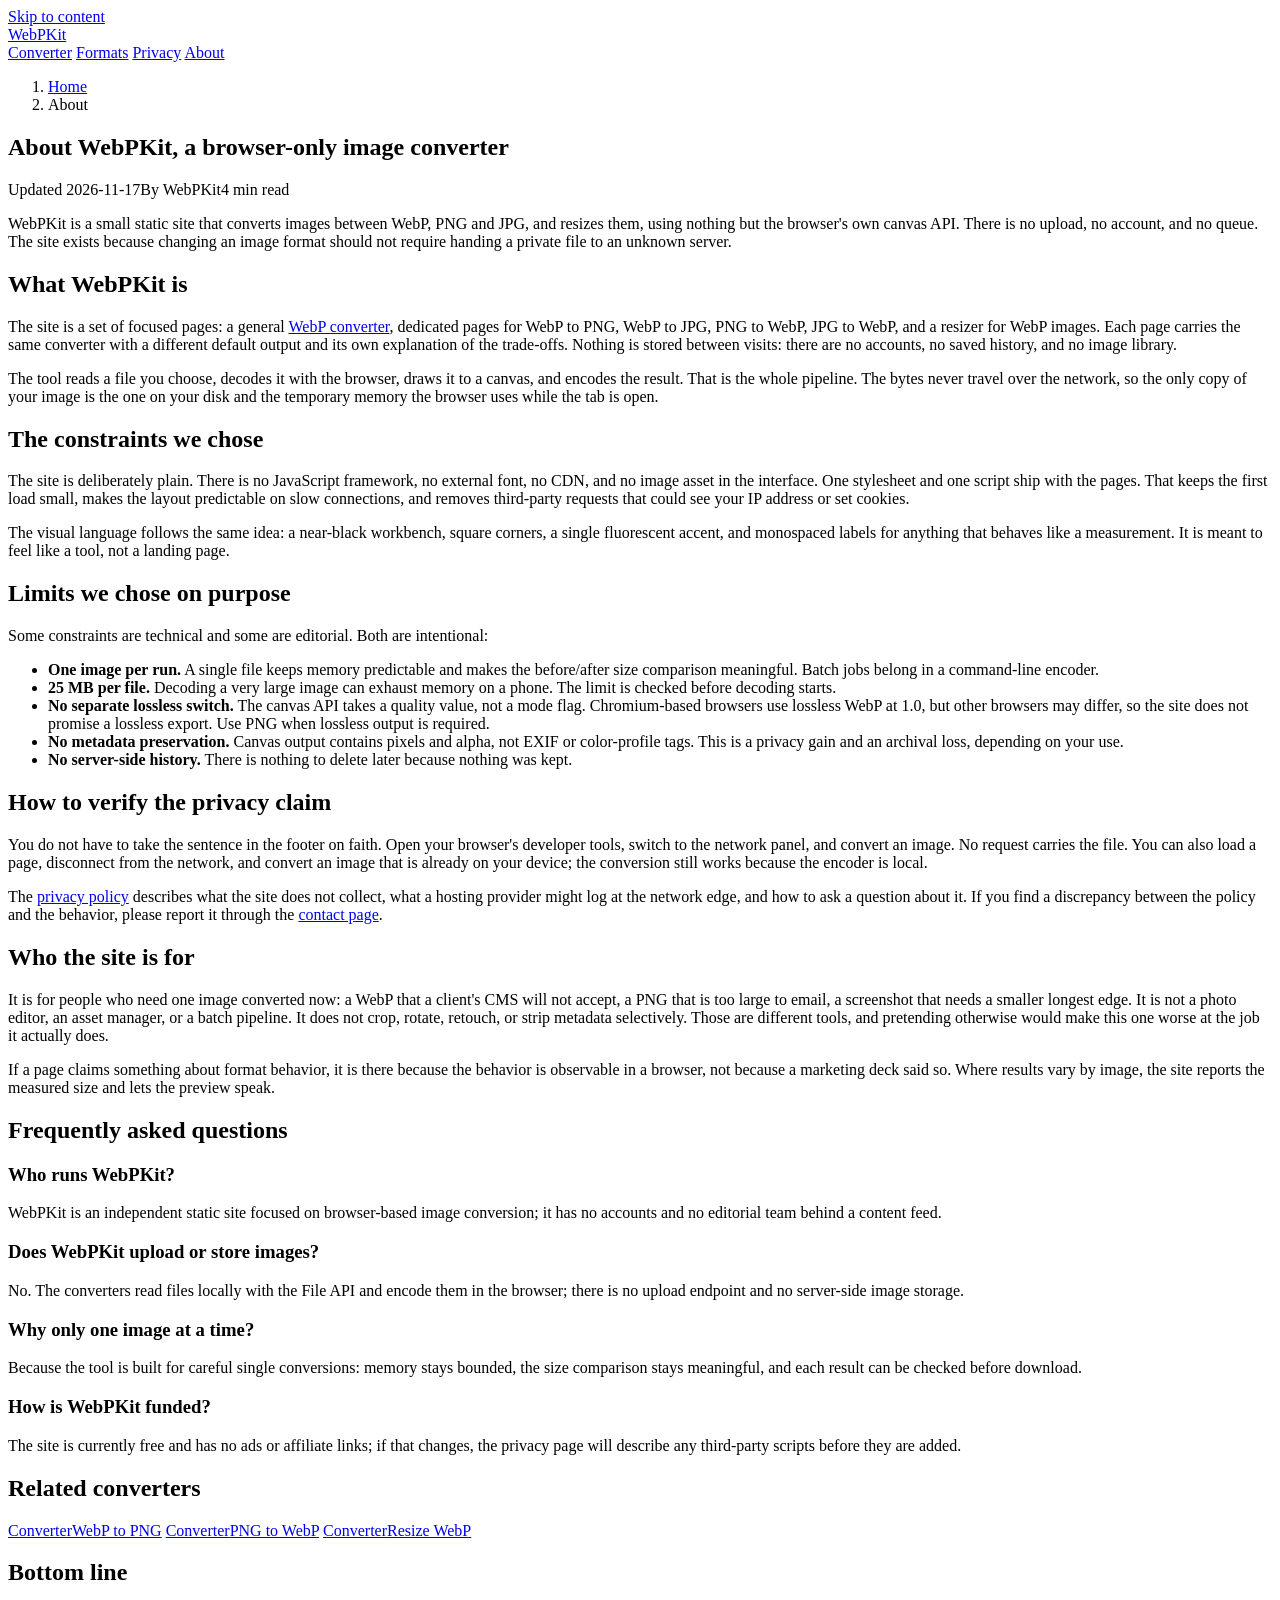
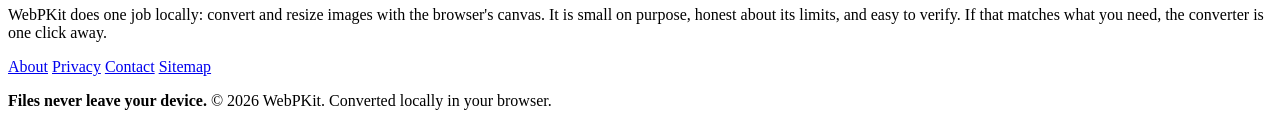
==== about.html @ 2b626a36 "add about.html" ====
<!doctype html>
<html lang="en">
<head>
<meta charset="utf-8">
<meta name="viewport" content="width=device-width, initial-scale=1">
<title>About WebPKit - A Browser-Only Image Converter</title>
<meta name="description" content="WebPKit is a static, client-side image converter. No accounts, no uploads, no tracking scripts - just canvas conversion for WebP, PNG and JPG.">
<link rel="canonical" href="https://webpkit.app/about.html">
<meta name="theme-color" content="#0b0d10">
<meta property="og:type" content="website">
<meta property="og:title" content="About WebPKit - A Browser-Only Image Converter">
<meta property="og:description" content="A static image converter that runs entirely in your browser.">
<meta property="og:url" content="https://webpkit.app/about.html">
<link rel="stylesheet" href="assets/site.css">
<script type="application/ld+json">
{"@context":"https://schema.org","@type":"FAQPage","mainEntity":[{"@type":"Question","name":"Who runs WebPKit?","acceptedAnswer":{"@type":"Answer","text":"WebPKit is an independent static site focused on browser-based image conversion; it has no accounts and no editorial team behind a content feed."}},{"@type":"Question","name":"Does WebPKit upload or store images?","acceptedAnswer":{"@type":"Answer","text":"No. The converters read files locally with the File API and encode them in the browser; there is no upload endpoint and no server-side image storage."}},{"@type":"Question","name":"Why only one image at a time?","acceptedAnswer":{"@type":"Answer","text":"Because the tool is built for careful single conversions: memory stays bounded, the size comparison stays meaningful, and each result can be checked before download."}},{"@type":"Question","name":"How is WebPKit funded?","acceptedAnswer":{"@type":"Answer","text":"The site is currently free and has no ads or affiliate links; if that changes, the privacy page will describe any third-party scripts before they are added."}}]}
</script>
</head>
<body>
<a class="skip" href="#main">Skip to content</a>
<div class="topline" aria-hidden="true"></div>
<header class="site-header">
  <div class="wrap header-inner">
    <a class="logo" href="index.html" aria-label="WebPKit home">
      <span class="logo-mark" aria-hidden="true"></span>
      <span class="logo-text">WebP<span>Kit</span></span>
    </a>
    <nav class="nav" aria-label="Primary">
      <a href="index.html">Converter</a>
      <a href="index.html#formats">Formats</a>
      <a href="privacy.html">Privacy</a>
      <a href="about.html" aria-current="page">About</a>
    </nav>
  </div>
</header>

<main id="main">
  <div class="wrap">
    <nav class="crumbs" aria-label="Breadcrumb">
      <ol>
        <li><a href="index.html">Home</a></li>
        <li aria-current="page">About</li>
      </ol>
    </nav>

    <section class="hero">
      <h1>About WebPKit, a browser-only image converter</h1>
      <p class="page-meta"><span>Updated 2026-11-17</span><span>By WebPKit</span><span>4 min read</span></p>
      <p class="lede">WebPKit is a small static site that converts images between WebP, PNG and JPG, and resizes them, using nothing but the browser's own canvas API. There is no upload, no account, and no queue. The site exists because changing an image format should not require handing a private file to an unknown server.</p>
    </section>

    <article class="article">
      <h2>What WebPKit is</h2>
      <p>The site is a set of focused pages: a general <a href="index.html">WebP converter</a>, dedicated pages for WebP to PNG, WebP to JPG, PNG to WebP, JPG to WebP, and a resizer for WebP images. Each page carries the same converter with a different default output and its own explanation of the trade-offs. Nothing is stored between visits: there are no accounts, no saved history, and no image library.</p>
      <p>The tool reads a file you choose, decodes it with the browser, draws it to a canvas, and encodes the result. That is the whole pipeline. The bytes never travel over the network, so the only copy of your image is the one on your disk and the temporary memory the browser uses while the tab is open.</p>

      <h2>The constraints we chose</h2>
      <p>The site is deliberately plain. There is no JavaScript framework, no external font, no CDN, and no image asset in the interface. One stylesheet and one script ship with the pages. That keeps the first load small, makes the layout predictable on slow connections, and removes third-party requests that could see your IP address or set cookies.</p>
      <p>The visual language follows the same idea: a near-black workbench, square corners, a single fluorescent accent, and monospaced labels for anything that behaves like a measurement. It is meant to feel like a tool, not a landing page.</p>

      <h2>Limits we chose on purpose</h2>
      <p>Some constraints are technical and some are editorial. Both are intentional:</p>
      <ul>
        <li><strong>One image per run.</strong> A single file keeps memory predictable and makes the before/after size comparison meaningful. Batch jobs belong in a command-line encoder.</li>
        <li><strong>25 MB per file.</strong> Decoding a very large image can exhaust memory on a phone. The limit is checked before decoding starts.</li>
        <li><strong>No separate lossless switch.</strong> The canvas API takes a quality value, not a mode flag. Chromium-based browsers use lossless WebP at 1.0, but other browsers may differ, so the site does not promise a lossless export. Use PNG when lossless output is required.</li>
        <li><strong>No metadata preservation.</strong> Canvas output contains pixels and alpha, not EXIF or color-profile tags. This is a privacy gain and an archival loss, depending on your use.</li>
        <li><strong>No server-side history.</strong> There is nothing to delete later because nothing was kept.</li>
      </ul>

      <h2>How to verify the privacy claim</h2>
      <p>You do not have to take the sentence in the footer on faith. Open your browser's developer tools, switch to the network panel, and convert an image. No request carries the file. You can also load a page, disconnect from the network, and convert an image that is already on your device; the conversion still works because the encoder is local.</p>
      <p>The <a href="privacy.html">privacy policy</a> describes what the site does not collect, what a hosting provider might log at the network edge, and how to ask a question about it. If you find a discrepancy between the policy and the behavior, please report it through the <a href="contact.html">contact page</a>.</p>

      <h2>Who the site is for</h2>
      <p>It is for people who need one image converted now: a WebP that a client's CMS will not accept, a PNG that is too large to email, a screenshot that needs a smaller longest edge. It is not a photo editor, an asset manager, or a batch pipeline. It does not crop, rotate, retouch, or strip metadata selectively. Those are different tools, and pretending otherwise would make this one worse at the job it actually does.</p>
      <p>If a page claims something about format behavior, it is there because the behavior is observable in a browser, not because a marketing deck said so. Where results vary by image, the site reports the measured size and lets the preview speak.</p>

      <h2>Frequently asked questions</h2>
      <h3>Who runs WebPKit?</h3>
      <p>WebPKit is an independent static site focused on browser-based image conversion; it has no accounts and no editorial team behind a content feed.</p>
      <h3>Does WebPKit upload or store images?</h3>
      <p>No. The converters read files locally with the File API and encode them in the browser; there is no upload endpoint and no server-side image storage.</p>
      <h3>Why only one image at a time?</h3>
      <p>Because the tool is built for careful single conversions: memory stays bounded, the size comparison stays meaningful, and each result can be checked before download.</p>
      <h3>How is WebPKit funded?</h3>
      <p>The site is currently free and has no ads or affiliate links; if that changes, the privacy page will describe any third-party scripts before they are added.</p>

      <section class="related" aria-labelledby="related-title">
        <h2 id="related-title">Related converters</h2>
        <div class="related-grid">
          <a href="webp-to-png.html"><span class="r-label">Converter</span><span class="r-title">WebP to PNG</span></a>
          <a href="png-to-webp.html"><span class="r-label">Converter</span><span class="r-title">PNG to WebP</span></a>
          <a href="resize-webp.html"><span class="r-label">Converter</span><span class="r-title">Resize WebP</span></a>
        </div>
      </section>

      <section class="bottom" aria-labelledby="bottom-title">
        <h2 id="bottom-title">Bottom line</h2>
        <p>WebPKit does one job locally: convert and resize images with the browser's canvas. It is small on purpose, honest about its limits, and easy to verify. If that matches what you need, the converter is one click away.</p>
      </section>
    </article>
  </div>
</main>

<footer class="site-footer">
  <div class="wrap footer-inner">
    <nav class="footer-nav" aria-label="Footer">
      <a href="about.html">About</a>
      <a href="privacy.html">Privacy</a>
      <a href="contact.html">Contact</a>
      <a href="sitemap.xml">Sitemap</a>
    </nav>
    <p class="footer-meta">
      <strong>Files never leave your device.</strong>
      <span class="footer-line">© 2026 WebPKit. Converted locally in your browser.</span>
    </p>
  </div>
</footer>
<script src="assets/app.js" defer></script>
</body>
</html>
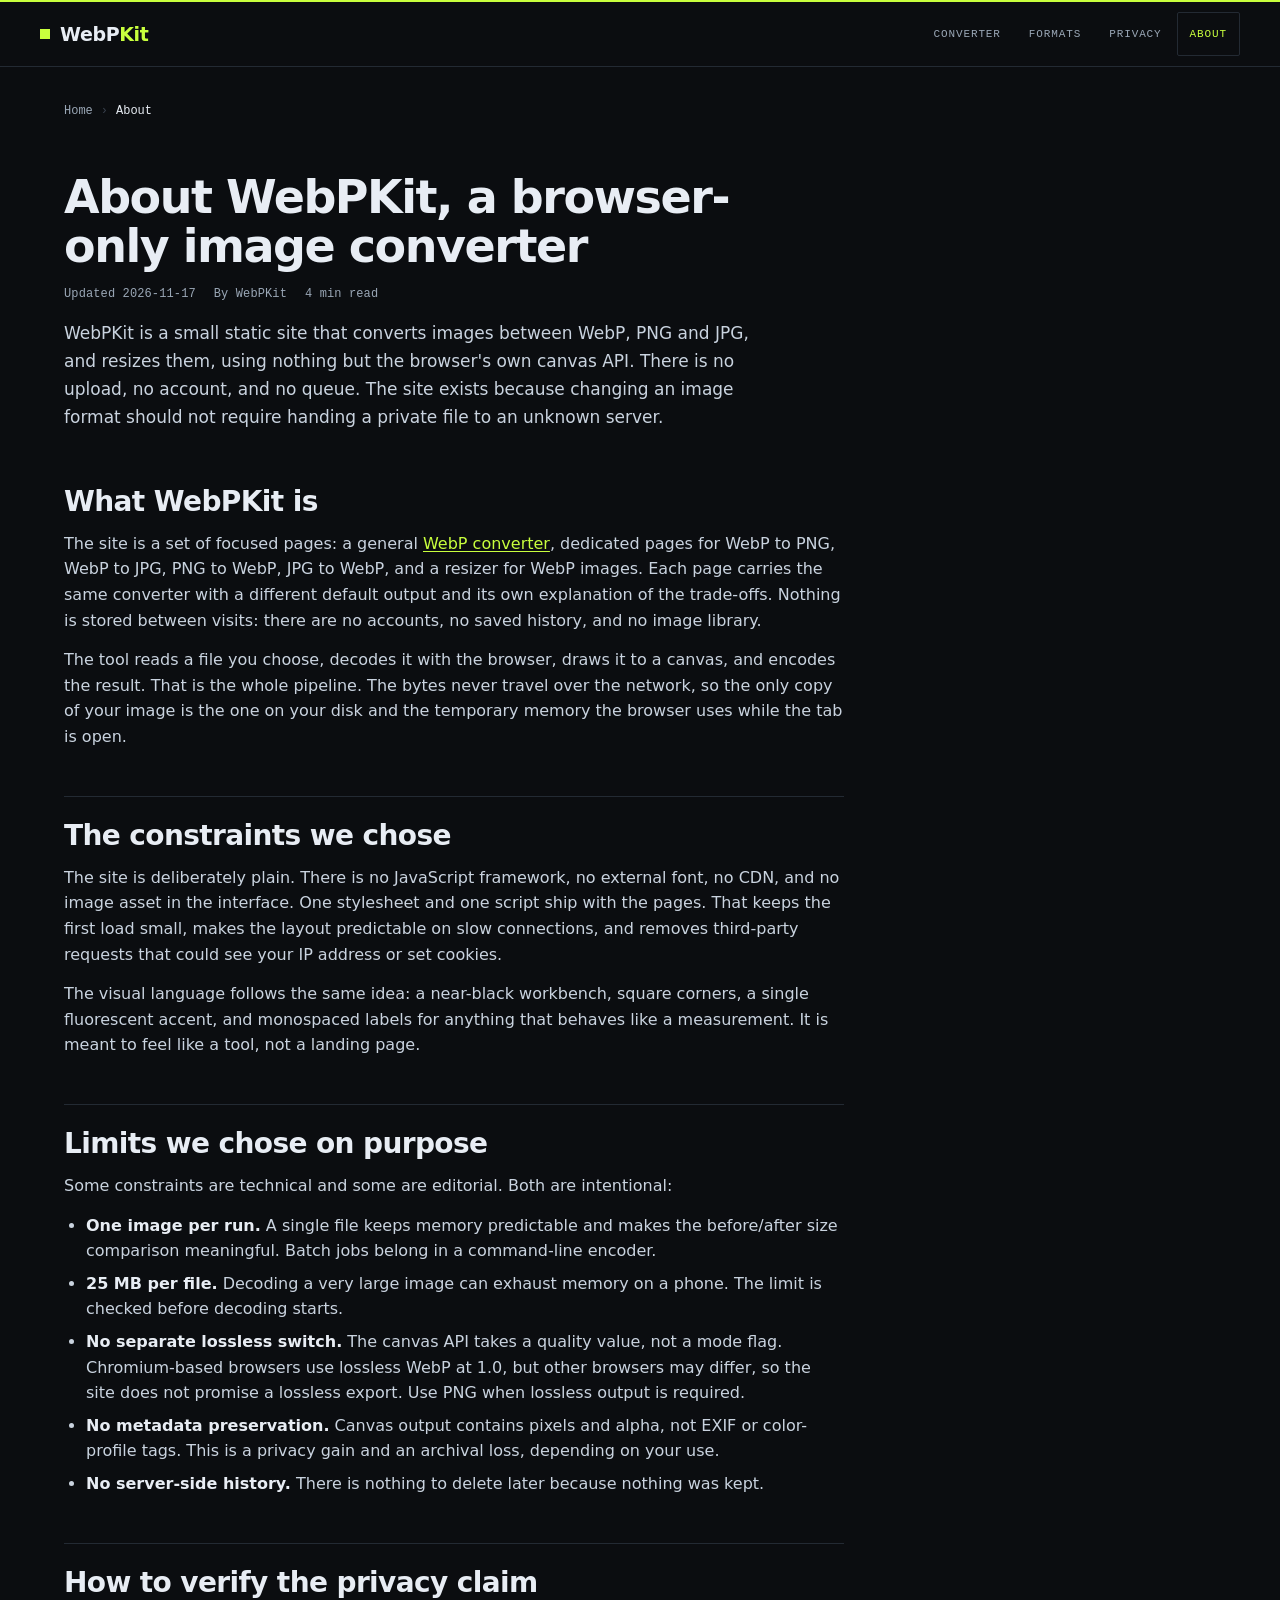
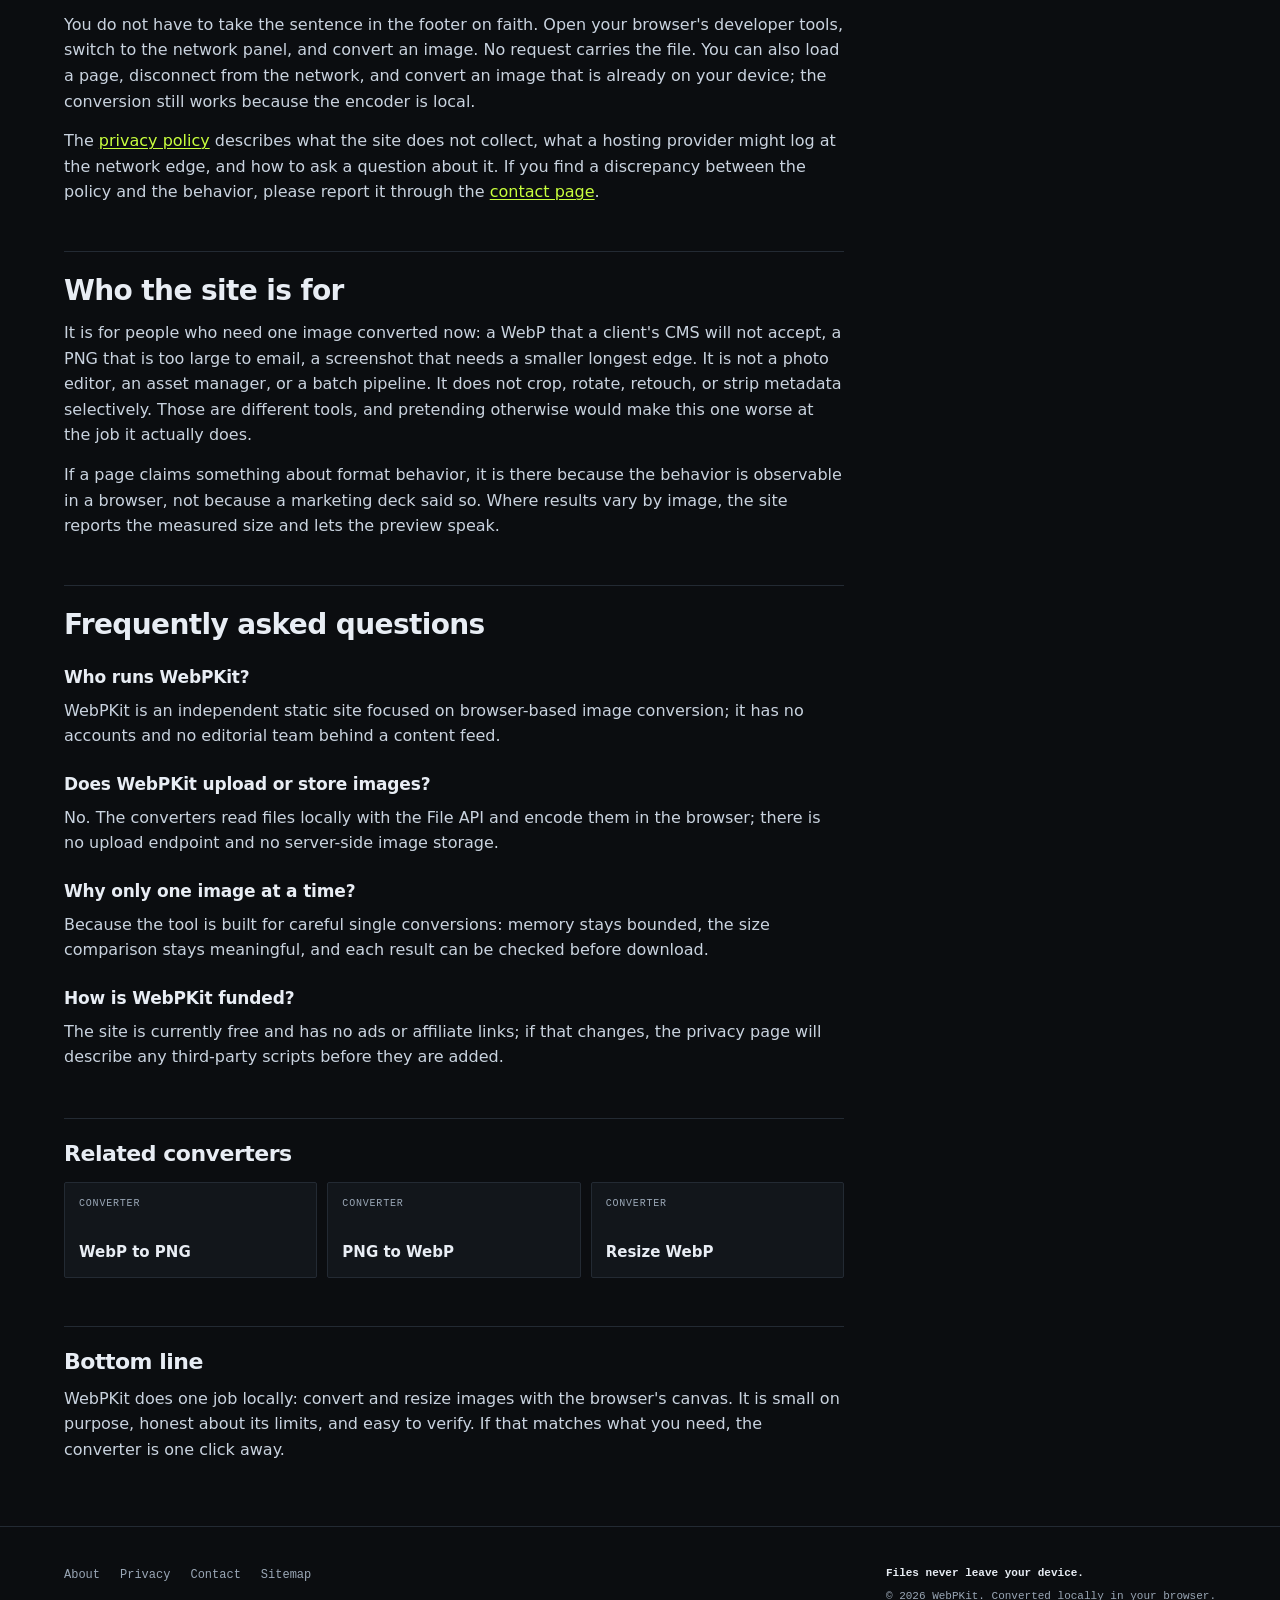
==== commit accdf128: "seo: clean URLs (no .html)" ====
--- a/about.html
+++ b/about.html
@@ -5,12 +5,12 @@
 <meta name="viewport" content="width=device-width, initial-scale=1">
 <title>About WebPKit - A Browser-Only Image Converter</title>
 <meta name="description" content="WebPKit is a static, client-side image converter. No accounts, no uploads, no tracking scripts - just canvas conversion for WebP, PNG and JPG.">
-<link rel="canonical" href="https://webpkit.app/about.html">
+<link rel="canonical" href="https://webpkit.app/about">
 <meta name="theme-color" content="#0b0d10">
 <meta property="og:type" content="website">
 <meta property="og:title" content="About WebPKit - A Browser-Only Image Converter">
 <meta property="og:description" content="A static image converter that runs entirely in your browser.">
-<meta property="og:url" content="https://webpkit.app/about.html">
+<meta property="og:url" content="https://webpkit.app/about">
 <link rel="stylesheet" href="assets/site.css">
 <script type="application/ld+json">
 {"@context":"https://schema.org","@type":"FAQPage","mainEntity":[{"@type":"Question","name":"Who runs WebPKit?","acceptedAnswer":{"@type":"Answer","text":"WebPKit is an independent static site focused on browser-based image conversion; it has no accounts and no editorial team behind a content feed."}},{"@type":"Question","name":"Does WebPKit upload or store images?","acceptedAnswer":{"@type":"Answer","text":"No. The converters read files locally with the File API and encode them in the browser; there is no upload endpoint and no server-side image storage."}},{"@type":"Question","name":"Why only one image at a time?","acceptedAnswer":{"@type":"Answer","text":"Because the tool is built for careful single conversions: memory stays bounded, the size comparison stays meaningful, and each result can be checked before download."}},{"@type":"Question","name":"How is WebPKit funded?","acceptedAnswer":{"@type":"Answer","text":"The site is currently free and has no ads or affiliate links; if that changes, the privacy page will describe any third-party scripts before they are added."}}]}
@@ -21,15 +21,15 @@
 <div class="topline" aria-hidden="true"></div>
 <header class="site-header">
   <div class="wrap header-inner">
-    <a class="logo" href="index.html" aria-label="WebPKit home">
+    <a class="logo" href="/" aria-label="WebPKit home">
       <span class="logo-mark" aria-hidden="true"></span>
       <span class="logo-text">WebP<span>Kit</span></span>
     </a>
     <nav class="nav" aria-label="Primary">
-      <a href="index.html">Converter</a>
-      <a href="index.html#formats">Formats</a>
-      <a href="privacy.html">Privacy</a>
-      <a href="about.html" aria-current="page">About</a>
+      <a href="/">Converter</a>
+      <a href="/#formats">Formats</a>
+      <a href="/privacy">Privacy</a>
+      <a href="/about" aria-current="page">About</a>
     </nav>
   </div>
 </header>
@@ -38,7 +38,7 @@
   <div class="wrap">
     <nav class="crumbs" aria-label="Breadcrumb">
       <ol>
-        <li><a href="index.html">Home</a></li>
+        <li><a href="/">Home</a></li>
         <li aria-current="page">About</li>
       </ol>
     </nav>
@@ -51,7 +51,7 @@
 
     <article class="article">
       <h2>What WebPKit is</h2>
-      <p>The site is a set of focused pages: a general <a href="index.html">WebP converter</a>, dedicated pages for WebP to PNG, WebP to JPG, PNG to WebP, JPG to WebP, and a resizer for WebP images. Each page carries the same converter with a different default output and its own explanation of the trade-offs. Nothing is stored between visits: there are no accounts, no saved history, and no image library.</p>
+      <p>The site is a set of focused pages: a general <a href="/">WebP converter</a>, dedicated pages for WebP to PNG, WebP to JPG, PNG to WebP, JPG to WebP, and a resizer for WebP images. Each page carries the same converter with a different default output and its own explanation of the trade-offs. Nothing is stored between visits: there are no accounts, no saved history, and no image library.</p>
       <p>The tool reads a file you choose, decodes it with the browser, draws it to a canvas, and encodes the result. That is the whole pipeline. The bytes never travel over the network, so the only copy of your image is the one on your disk and the temporary memory the browser uses while the tab is open.</p>
 
       <h2>The constraints we chose</h2>
@@ -70,7 +70,7 @@
 
       <h2>How to verify the privacy claim</h2>
       <p>You do not have to take the sentence in the footer on faith. Open your browser's developer tools, switch to the network panel, and convert an image. No request carries the file. You can also load a page, disconnect from the network, and convert an image that is already on your device; the conversion still works because the encoder is local.</p>
-      <p>The <a href="privacy.html">privacy policy</a> describes what the site does not collect, what a hosting provider might log at the network edge, and how to ask a question about it. If you find a discrepancy between the policy and the behavior, please report it through the <a href="contact.html">contact page</a>.</p>
+      <p>The <a href="/privacy">privacy policy</a> describes what the site does not collect, what a hosting provider might log at the network edge, and how to ask a question about it. If you find a discrepancy between the policy and the behavior, please report it through the <a href="/contact">contact page</a>.</p>
 
       <h2>Who the site is for</h2>
       <p>It is for people who need one image converted now: a WebP that a client's CMS will not accept, a PNG that is too large to email, a screenshot that needs a smaller longest edge. It is not a photo editor, an asset manager, or a batch pipeline. It does not crop, rotate, retouch, or strip metadata selectively. Those are different tools, and pretending otherwise would make this one worse at the job it actually does.</p>
@@ -89,9 +89,9 @@
       <section class="related" aria-labelledby="related-title">
         <h2 id="related-title">Related converters</h2>
         <div class="related-grid">
-          <a href="webp-to-png.html"><span class="r-label">Converter</span><span class="r-title">WebP to PNG</span></a>
-          <a href="png-to-webp.html"><span class="r-label">Converter</span><span class="r-title">PNG to WebP</span></a>
-          <a href="resize-webp.html"><span class="r-label">Converter</span><span class="r-title">Resize WebP</span></a>
+          <a href="/webp-to-png"><span class="r-label">Converter</span><span class="r-title">WebP to PNG</span></a>
+          <a href="/png-to-webp"><span class="r-label">Converter</span><span class="r-title">PNG to WebP</span></a>
+          <a href="/resize-webp"><span class="r-label">Converter</span><span class="r-title">Resize WebP</span></a>
         </div>
       </section>
 
@@ -106,9 +106,9 @@
 <footer class="site-footer">
   <div class="wrap footer-inner">
     <nav class="footer-nav" aria-label="Footer">
-      <a href="about.html">About</a>
-      <a href="privacy.html">Privacy</a>
-      <a href="contact.html">Contact</a>
+      <a href="/about">About</a>
+      <a href="/privacy">Privacy</a>
+      <a href="/contact">Contact</a>
       <a href="sitemap.xml">Sitemap</a>
     </nav>
     <p class="footer-meta">
--- a/assets/site.css
+++ b/assets/site.css
@@ -0,0 +1,173 @@
+/* WebPKit — self-contained stylesheet. No external fonts, images or frameworks. */
+:root{
+  --bg:#0b0d10;
+  --panel:#12161b;
+  --panel-2:#0d1116;
+  --line:#232a33;
+  --line-2:#39424e;
+  --text:#e8edf4;
+  --body:#c9d3df;
+  --muted:#9aa7b6;
+  --accent:#c8ff3d;
+  --accent-hi:#d8ff6b;
+  --warn:#ffb86b;
+  --error:#ff8f7a;
+  --mono:ui-monospace,SFMono-Regular,Menlo,Consolas,"Liberation Mono",monospace;
+  --sans:system-ui,-apple-system,"Segoe UI",Roboto,Helvetica,Arial,sans-serif;
+}
+*,*::before,*::after{box-sizing:border-box}
+html{-webkit-text-size-adjust:100%;text-size-adjust:100%}
+body{margin:0;background:var(--bg);color:var(--text);font:400 16px/1.6 var(--sans);-webkit-font-smoothing:antialiased}
+img{max-width:100%;height:auto}
+p,li{overflow-wrap:break-word}
+a{color:var(--accent)}
+:focus-visible{outline:2px solid var(--accent);outline-offset:2px}
+::selection{background:var(--accent);color:#0b0d10}
+.sr-only{position:absolute!important;width:1px;height:1px;padding:0;margin:-1px;overflow:hidden;clip:rect(0,0,0,0);white-space:nowrap;border:0}
+.skip{position:absolute;left:-9999px;top:0;z-index:100;background:var(--accent);color:#0b0d10;padding:12px 16px;font:600 13px/1 var(--mono);text-decoration:none}
+.skip:focus{left:12px;top:12px}
+.wrap{width:100%;max-width:1200px;margin:0 auto;padding:0 24px}
+
+/* thin rule + header */
+.topline{height:2px;background:var(--accent)}
+.site-header{border-bottom:1px solid var(--line);background:var(--bg)}
+.header-inner{display:flex;align-items:center;justify-content:space-between;gap:12px 24px;min-height:64px;flex-wrap:wrap;padding:8px 0}
+.logo{display:inline-flex;align-items:center;gap:10px;text-decoration:none;color:var(--text);font:700 19px/1 var(--sans);letter-spacing:-.02em}
+.logo-mark{width:10px;height:10px;background:var(--accent);display:block}
+.logo-text span{color:var(--accent)}
+.nav{display:flex;flex-wrap:wrap;gap:2px}
+.nav a{display:inline-flex;align-items:center;min-height:44px;padding:0 12px;border:1px solid transparent;border-radius:2px;color:var(--muted);text-decoration:none;font:500 11px/1 var(--mono);letter-spacing:.08em;text-transform:uppercase}
+.nav a:hover{color:var(--text);border-color:var(--line)}
+.nav a[aria-current="page"]{color:var(--accent);border-color:var(--line)}
+
+/* breadcrumb, hero, meta */
+.crumbs{margin:22px 0 0}
+.crumbs ol{list-style:none;display:flex;flex-wrap:wrap;gap:8px;margin:0;padding:0;font:400 12px/1.4 var(--mono);color:var(--muted)}
+.crumbs li{display:flex;align-items:center;gap:8px}
+.crumbs li+li::before{content:"\203A";color:var(--line-2)}
+.crumbs a{display:inline-flex;align-items:center;min-height:44px;color:var(--muted);text-decoration:none}
+.crumbs a:hover{color:var(--text);text-decoration:underline}
+.crumbs [aria-current="page"]{color:var(--text)}
+.hero{padding:26px 0 0}
+h1{font-size:clamp(30px,4.4vw,46px);line-height:1.06;letter-spacing:-.032em;font-weight:700;margin:14px 0 0;max-width:22ch}
+.lede{max-width:66ch;margin:16px 0 0;font-size:17px;line-height:1.65;color:var(--body)}
+.page-meta{display:flex;flex-wrap:wrap;gap:6px 18px;margin:14px 0 0;font:400 12px/1.5 var(--mono);color:var(--muted);letter-spacing:.01em}
+
+/* workbench */
+.workbench{margin:28px 0 0}
+.grid{display:grid;grid-template-columns:repeat(12,minmax(0,1fr));gap:16px}
+.col-8{grid-column:span 8;min-width:0}
+.col-4{grid-column:span 4;min-width:0}
+.panel{background:var(--panel);border:1px solid var(--line);border-radius:2px;padding:18px}
+.panel-head{display:flex;justify-content:space-between;align-items:center;gap:12px;padding-bottom:12px;margin-bottom:14px;border-bottom:1px solid var(--line)}
+.label{font:500 11px/1.3 var(--mono);letter-spacing:.09em;text-transform:uppercase;color:var(--muted)}
+.dropzone{display:flex;flex-direction:column;align-items:center;justify-content:center;gap:8px;min-height:330px;padding:28px 20px;border:1px dashed var(--line-2);border-radius:2px;background:var(--panel-2);cursor:pointer;text-align:center;transition:border-color .15s ease,background-color .15s ease,box-shadow .15s ease}
+.dropzone:hover{border-color:#4b5664}
+.dropzone.is-over{border-style:solid;border-color:var(--accent);background:#0f150d;box-shadow:inset 0 0 0 1px var(--accent)}
+.dropzone:focus-visible{outline:2px solid var(--accent);outline-offset:3px}
+.drop-icon{display:flex;align-items:center;justify-content:center;width:36px;height:36px;border:1px solid var(--accent);border-radius:2px;color:var(--accent);font:400 18px/1 var(--mono)}
+.drop-title{font-weight:600;font-size:17px;letter-spacing:-.01em}
+.drop-sub{font-size:13px;color:var(--muted)}
+.drop-note{font:400 11px/1.5 var(--mono);color:var(--muted);max-width:38ch}
+.filemeta{display:grid;grid-template-columns:repeat(3,minmax(0,1fr));gap:1px;margin:14px 0 0;padding:0;background:var(--line);border:1px solid var(--line)}
+.filemeta>div{background:var(--panel);padding:9px 12px;min-width:0}
+.filemeta dt{font:400 10px/1.4 var(--mono);letter-spacing:.08em;text-transform:uppercase;color:var(--muted)}
+.filemeta dd{margin:3px 0 0;font:400 13px/1.4 var(--mono);font-variant-numeric:tabular-nums;overflow-wrap:anywhere}
+.status{min-height:18px;margin:12px 0 0;font:400 12px/1.55 var(--mono);color:var(--muted);overflow-wrap:anywhere}
+.status.is-error{color:var(--error)}
+.tool-note{margin:12px 0 0;font:400 11px/1.5 var(--mono);color:var(--muted)}
+
+/* controls */
+.field{margin:0 0 16px;padding:0;border:0}
+.field:last-of-type{margin-bottom:0}
+.field>legend,.field>label{display:block;padding:0;margin:0 0 8px}
+.seg{position:relative;display:grid;grid-template-columns:repeat(3,minmax(0,1fr));gap:6px}
+.seg input{position:absolute;opacity:0;width:1px;height:1px;pointer-events:none}
+.seg label{display:flex;align-items:center;justify-content:center;min-height:44px;margin:0;border:1px solid var(--line-2);border-radius:2px;color:var(--muted);cursor:pointer;font:500 12px/1 var(--mono);letter-spacing:.06em;text-transform:uppercase;user-select:none}
+.seg label:hover{color:var(--text);border-color:#4b5664}
+.seg input:checked+label{background:var(--accent);border-color:var(--accent);color:#0b0d10;font-weight:700}
+.seg input:focus-visible+label{outline:2px solid var(--text);outline-offset:2px}
+.field-row{display:flex;align-items:center;justify-content:space-between;gap:12px}
+.field-row .label{margin:0}
+.output-val{font:400 12px/1 var(--mono);color:var(--text);font-variant-numeric:tabular-nums}
+input[type=range]{-webkit-appearance:none;appearance:none;display:block;width:100%;height:44px;margin:2px 0 0;padding:0;background:transparent;cursor:pointer}
+input[type=range]::-webkit-slider-runnable-track{height:2px;background:var(--line-2)}
+input[type=range]::-webkit-slider-thumb{-webkit-appearance:none;width:16px;height:16px;margin-top:-7px;background:var(--accent);border:0;border-radius:1px}
+input[type=range]::-moz-range-track{height:2px;background:var(--line-2)}
+input[type=range]::-moz-range-thumb{width:16px;height:16px;background:var(--accent);border:0;border-radius:1px}
+input[type=range]:focus-visible{outline:2px solid var(--accent);outline-offset:1px}
+input[type=range]:disabled{opacity:.4;cursor:not-allowed}
+input[type=number]{display:block;width:100%;min-height:44px;padding:0 12px;background:var(--panel-2);border:1px solid var(--line-2);border-radius:2px;color:var(--text);font:400 14px/1 var(--mono);font-variant-numeric:tabular-nums}
+input[type=number]:focus-visible{outline:2px solid var(--accent);outline-offset:2px;border-color:var(--accent)}
+input[type=number]::placeholder{color:#7f8b99}
+.hint{margin:6px 0 0;font:400 11px/1.5 var(--mono);color:var(--muted)}
+.btn{display:flex;align-items:center;justify-content:center;width:100%;min-height:48px;margin:18px 0 0;padding:0 16px;background:var(--accent);border:1px solid var(--accent);border-radius:2px;color:#0b0d10;font:700 14px/1.2 var(--sans);text-align:center;text-decoration:none;cursor:pointer}
+.btn:hover{background:var(--accent-hi);border-color:var(--accent-hi)}
+.btn:focus-visible{outline:2px solid var(--text);outline-offset:2px}
+.btn:disabled{background:#2a323d;border-color:#2a323d;color:#78838f;cursor:not-allowed}
+.result{margin:16px 0 0;padding:16px 0 0;border-top:1px solid var(--line)}
+.result-preview{display:flex;align-items:center;justify-content:center;min-height:132px;padding:8px;background:var(--panel-2);border:1px solid var(--line);overflow:hidden}
+.result-preview img{display:block;max-width:100%;max-height:180px;width:auto;height:auto}
+.stats{display:grid;gap:5px;margin:12px 0 0;font:400 12px/1.4 var(--mono)}
+.stats>div{display:flex;align-items:baseline;justify-content:space-between;gap:12px;border-bottom:1px dotted var(--line);padding-bottom:4px}
+.stats dt{color:var(--muted)}
+.stats dd{margin:0;color:var(--text);font-variant-numeric:tabular-nums;text-align:right}
+.stats dd.save{color:var(--accent)}
+.stats dd.grow{color:var(--warn)}
+.btn-download{margin-top:14px}
+
+/* article */
+.article{max-width:780px;margin:54px 0 0}
+.article h2{font-size:clamp(22px,2.6vw,28px);line-height:1.22;letter-spacing:-.022em;font-weight:700;margin:46px 0 12px;padding-top:22px;border-top:1px solid var(--line)}
+.article h2:first-child{margin-top:0;padding-top:0;border-top:0}
+.article h3{font-size:17px;line-height:1.4;letter-spacing:-.01em;margin:24px 0 8px}
+.article p{margin:0 0 14px;color:var(--body)}
+.article ul{margin:0 0 16px;padding-left:22px;color:var(--body)}
+.article li{margin:0 0 7px}
+.article strong{color:var(--text);font-weight:600}
+.article a{color:var(--accent);text-decoration:underline;text-decoration-thickness:1px;text-underline-offset:2px}
+.article a:hover{color:var(--accent-hi)}
+.related{margin:48px 0 0;border-top:1px solid var(--line);padding-top:22px}
+.related h2{font-size:22px;border-top:0;padding-top:0;margin:0}
+.related-grid{display:grid;grid-template-columns:repeat(3,minmax(0,1fr));gap:10px;margin:14px 0 0}
+.related a{display:flex;flex-direction:column;justify-content:space-between;gap:10px;min-height:96px;padding:14px;background:var(--panel);border:1px solid var(--line);border-radius:2px;color:var(--text);text-decoration:none}
+.related a:hover{border-color:var(--accent)}
+.r-label{display:block;font:400 10px/1.4 var(--mono);letter-spacing:.08em;text-transform:uppercase;color:var(--muted)}
+.r-title{display:block;font-weight:600;font-size:15px;line-height:1.35}
+.bottom{margin:48px 0 0;border-top:1px solid var(--line);padding-top:22px}
+.bottom h2{font-size:22px;border-top:0;padding-top:0;margin:0 0 10px}
+
+/* footer */
+.site-footer{margin:64px 0 0;border-top:1px solid var(--line);padding:26px 0 42px}
+.footer-inner{display:flex;flex-wrap:wrap;align-items:flex-start;justify-content:space-between;gap:16px 32px}
+.footer-nav{display:flex;flex-wrap:wrap;gap:0 20px}
+.footer-nav a{display:inline-flex;align-items:center;min-height:44px;color:var(--muted);text-decoration:none;font:400 12px/1.4 var(--mono)}
+.footer-nav a:hover{color:var(--text);text-decoration:underline}
+.footer-meta{font:400 11px/1.7 var(--mono);color:var(--muted);max-width:52ch}
+.footer-meta strong{color:var(--text);font-weight:600}
+.footer-line{display:block;margin-top:4px}
+
+@media (max-width:900px){
+  .col-8,.col-4{grid-column:1/-1}
+  .dropzone{min-height:250px}
+  .related-grid{grid-template-columns:1fr}
+  .related a{min-height:0}
+}
+@media (max-width:600px){
+  .wrap{padding:0 16px}
+  .panel{padding:14px}
+  .crumbs{margin-top:12px}
+  .hero{padding-top:16px}
+  h1{font-size:26px;line-height:1.08;margin-top:10px}
+  .page-meta{font-size:11px;margin-top:10px;gap:4px 12px}
+  .lede{font-size:15px;line-height:1.55;margin-top:10px}
+  .workbench{margin-top:18px}
+  .dropzone{min-height:220px;padding:24px 14px}
+  .filemeta{grid-template-columns:1fr}
+  .nav a{padding:0 9px;font-size:10px}
+  .header-inner{min-height:56px}
+  .footer-inner{flex-direction:column}
+}
+@media (prefers-reduced-motion:reduce){
+  *{transition:none!important;scroll-behavior:auto!important}
+}
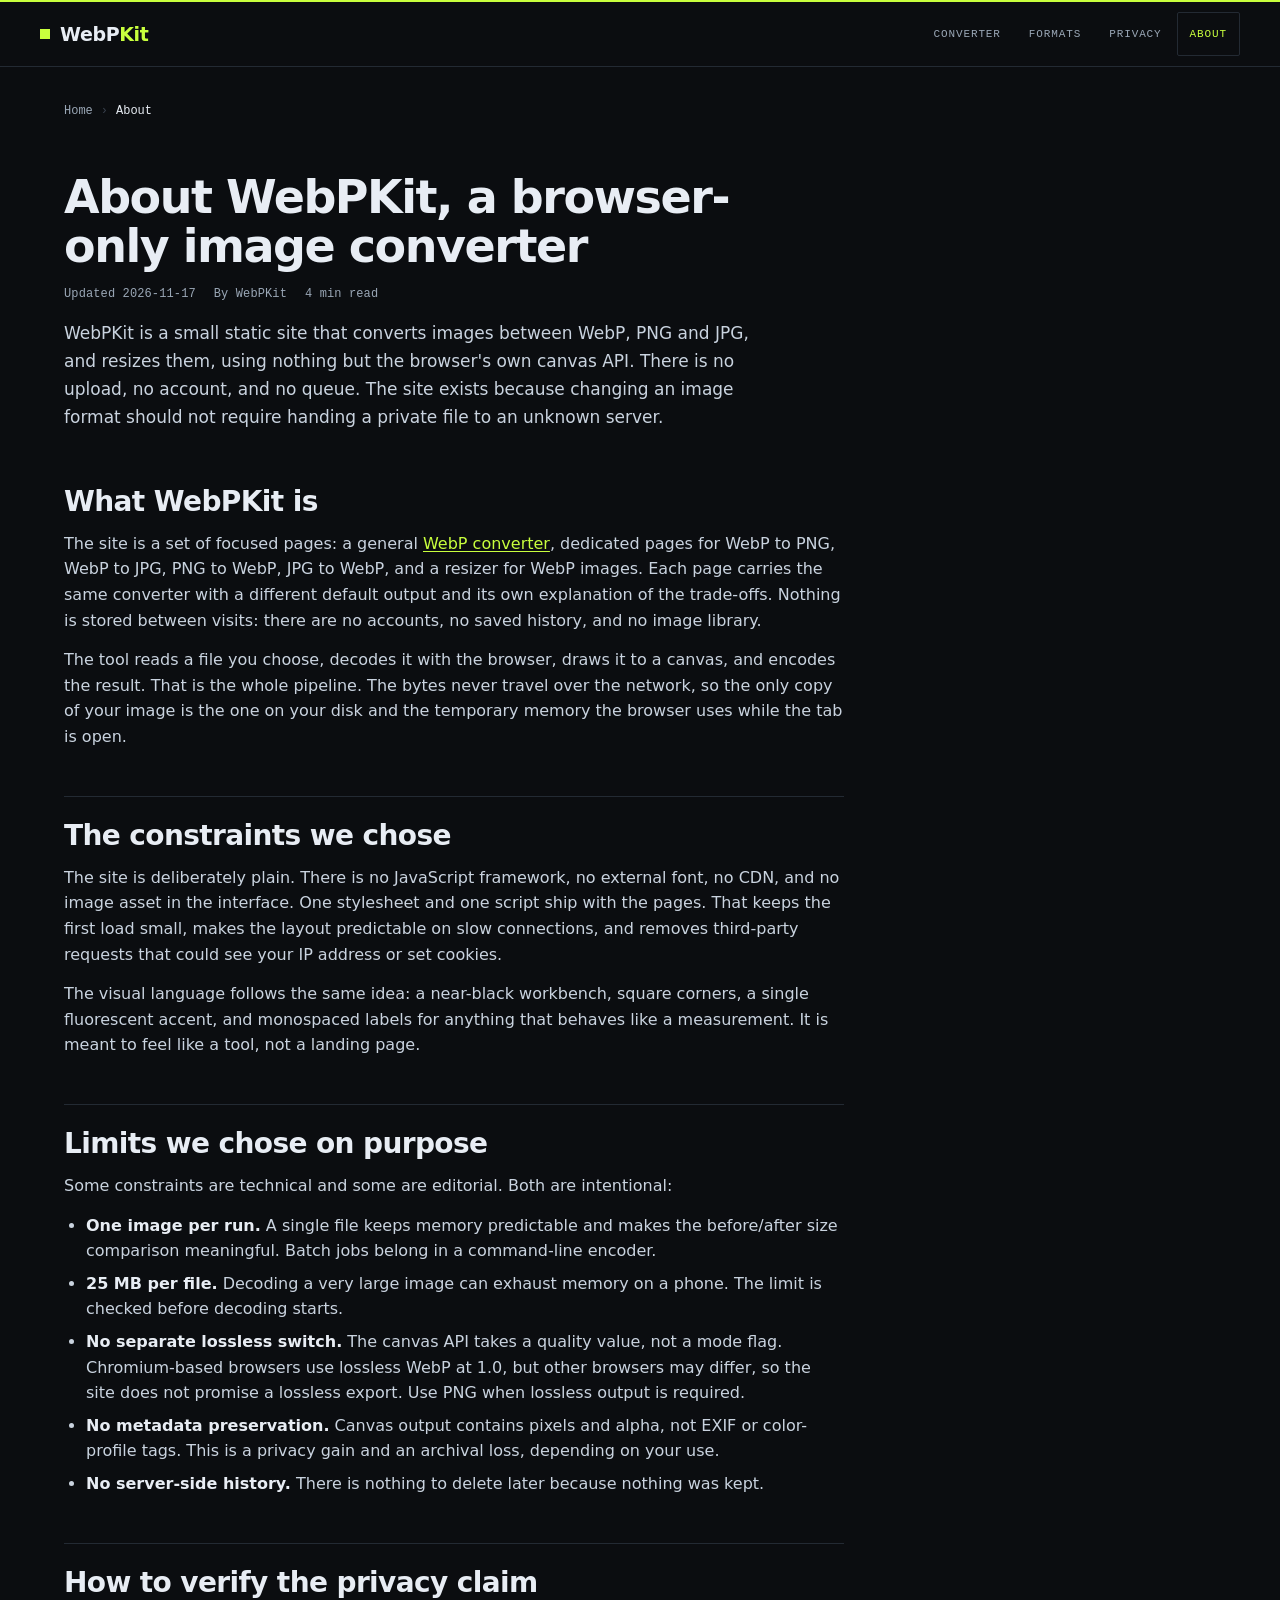
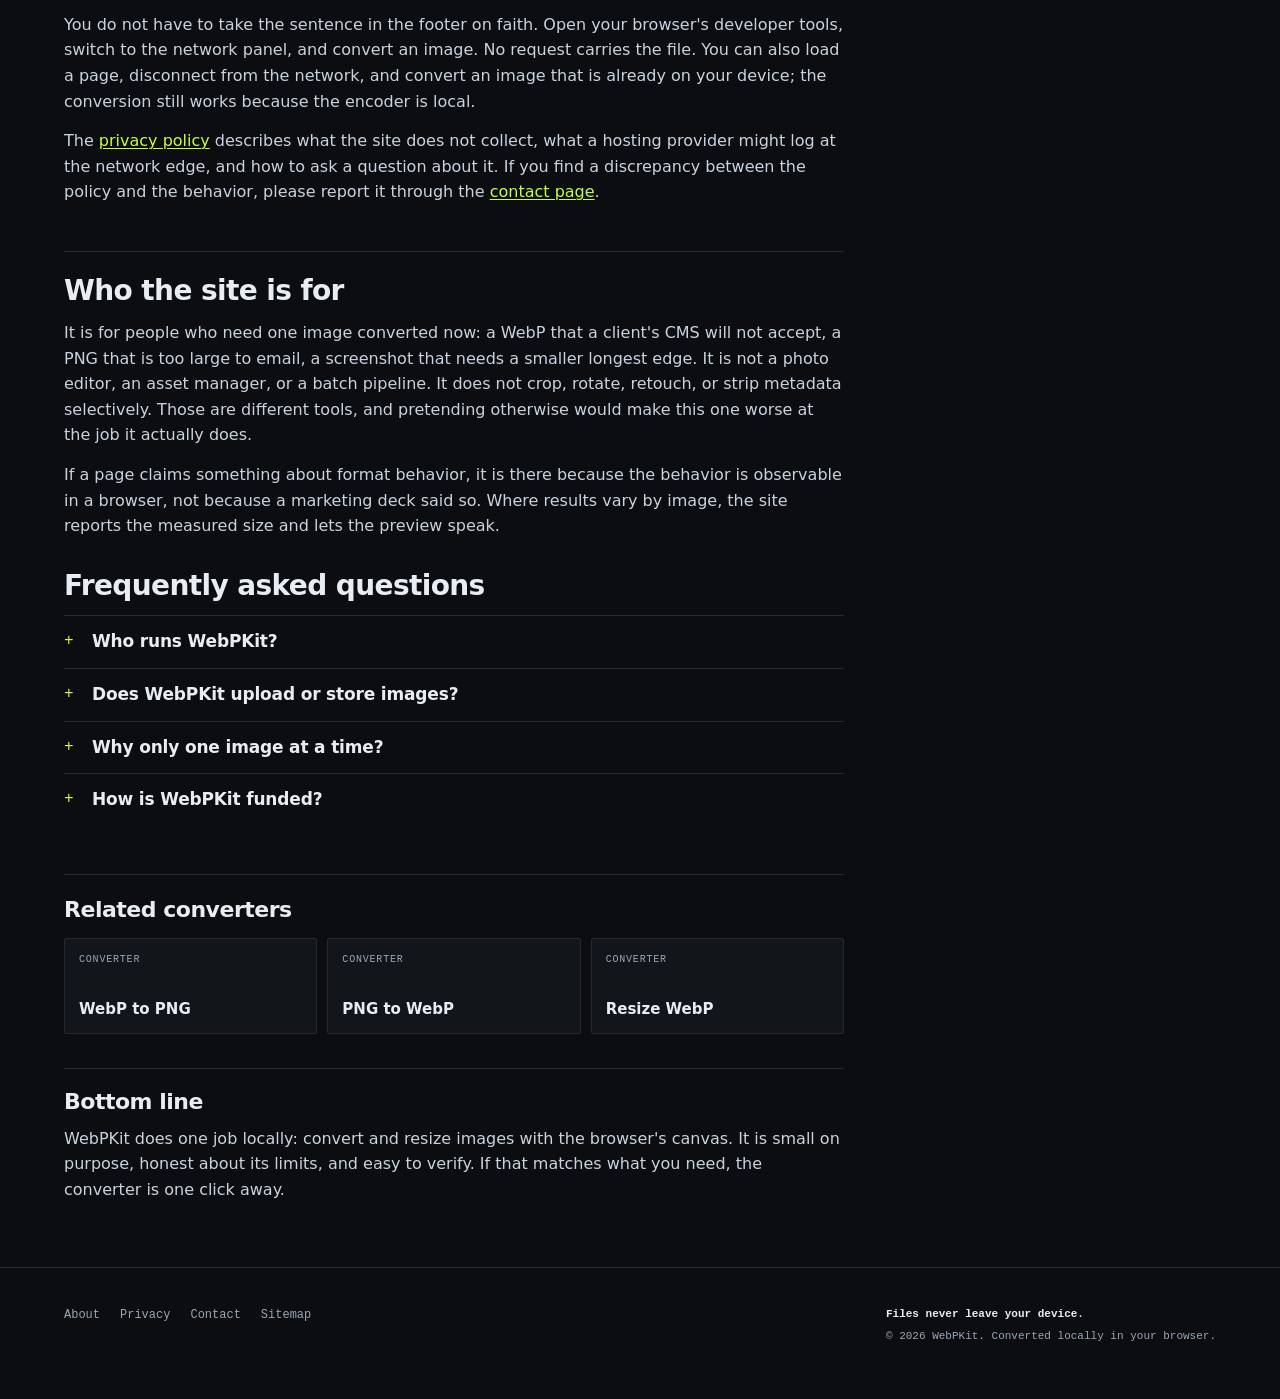
==== commit 0494e412: "seo: add 404, social cards, structured data, llms and markdown twins" ====
--- a/about.html
+++ b/about.html
@@ -12,9 +12,19 @@
 <meta property="og:description" content="A static image converter that runs entirely in your browser.">
 <meta property="og:url" content="https://webpkit.app/about">
 <link rel="stylesheet" href="assets/site.css">
+<script type="application/ld+json">{"@context":"https://schema.org","@graph":[{"@type":"Organization","@id":"https://webpkit.app/#organization","name":"WebPKit","url":"https://webpkit.app/","logo":{"@type":"ImageObject","url":"https://webpkit.app/assets/og.png","width":1200,"height":630},"email":"wk@webpkit.app","sameAs":["https://github.com/siliconwoke28-afk/webpkit-site"]},{"@type":"WebSite","@id":"https://webpkit.app/#website","url":"https://webpkit.app/","name":"WebPKit","publisher":{"@id":"https://webpkit.app/#organization"}},{"@type":"WebPage","@id":"https://webpkit.app/about#webpage","url":"https://webpkit.app/about","name":"About WebPKit - A Browser-Only Image Converter","description":"WebPKit is a static, client-side image converter. No accounts, no uploads, no tracking scripts - just canvas conversion for WebP, PNG and JPG.","isPartOf":{"@id":"https://webpkit.app/#website"},"about":{"@id":"https://webpkit.app/#organization"}},{"@type":"BreadcrumbList","itemListElement":[{"@type":"ListItem","position":1,"name":"Home","item":"https://webpkit.app/"},{"@type":"ListItem","position":2,"name":"About WebPKit - A Browser-Only Image Converter","item":"https://webpkit.app/about"}]}]}</script>
 <script type="application/ld+json">
 {"@context":"https://schema.org","@type":"FAQPage","mainEntity":[{"@type":"Question","name":"Who runs WebPKit?","acceptedAnswer":{"@type":"Answer","text":"WebPKit is an independent static site focused on browser-based image conversion; it has no accounts and no editorial team behind a content feed."}},{"@type":"Question","name":"Does WebPKit upload or store images?","acceptedAnswer":{"@type":"Answer","text":"No. The converters read files locally with the File API and encode them in the browser; there is no upload endpoint and no server-side image storage."}},{"@type":"Question","name":"Why only one image at a time?","acceptedAnswer":{"@type":"Answer","text":"Because the tool is built for careful single conversions: memory stays bounded, the size comparison stays meaningful, and each result can be checked before download."}},{"@type":"Question","name":"How is WebPKit funded?","acceptedAnswer":{"@type":"Answer","text":"The site is currently free and has no ads or affiliate links; if that changes, the privacy page will describe any third-party scripts before they are added."}}]}
 </script>
+  <meta property="og:site_name" content="WebPKit">
+  <meta property="og:image" content="https://webpkit.app/assets/og.png">
+  <meta property="og:image:width" content="1200">
+  <meta property="og:image:height" content="630">
+  <meta property="og:image:alt" content="WebPKit browser-based WebP, PNG and JPG converter">
+  <meta name="twitter:card" content="summary_large_image">
+  <meta name="twitter:title" content="About WebPKit - A Browser-Only Image Converter">
+  <meta name="twitter:description" content="WebPKit is a static, client-side image converter. No accounts, no uploads, no tracking scripts - just canvas conversion for WebP, PNG and JPG.">
+  <meta name="twitter:image" content="https://webpkit.app/assets/og.png">
 </head>
 <body>
 <a class="skip" href="#main">Skip to content</a>
@@ -76,17 +86,15 @@
       <p>It is for people who need one image converted now: a WebP that a client's CMS will not accept, a PNG that is too large to email, a screenshot that needs a smaller longest edge. It is not a photo editor, an asset manager, or a batch pipeline. It does not crop, rotate, retouch, or strip metadata selectively. Those are different tools, and pretending otherwise would make this one worse at the job it actually does.</p>
       <p>If a page claims something about format behavior, it is there because the behavior is observable in a browser, not because a marketing deck said so. Where results vary by image, the site reports the measured size and lets the preview speak.</p>
 
-      <h2>Frequently asked questions</h2>
-      <h3>Who runs WebPKit?</h3>
-      <p>WebPKit is an independent static site focused on browser-based image conversion; it has no accounts and no editorial team behind a content feed.</p>
-      <h3>Does WebPKit upload or store images?</h3>
-      <p>No. The converters read files locally with the File API and encode them in the browser; there is no upload endpoint and no server-side image storage.</p>
-      <h3>Why only one image at a time?</h3>
-      <p>Because the tool is built for careful single conversions: memory stays bounded, the size comparison stays meaningful, and each result can be checked before download.</p>
-      <h3>How is WebPKit funded?</h3>
-      <p>The site is currently free and has no ads or affiliate links; if that changes, the privacy page will describe any third-party scripts before they are added.</p>
+      <section class="seo-faq" aria-labelledby="faq-title">
+<h2 id="faq-title">Frequently asked questions</h2>
+      <details><summary><h3>Who runs WebPKit?</h3></summary><p>WebPKit is an independent static site focused on browser-based image conversion; it has no accounts and no editorial team behind a content feed.</p></details>
+      <details><summary><h3>Does WebPKit upload or store images?</h3></summary><p>No. The converters read files locally with the File API and encode them in the browser; there is no upload endpoint and no server-side image storage.</p></details>
+      <details><summary><h3>Why only one image at a time?</h3></summary><p>Because the tool is built for careful single conversions: memory stays bounded, the size comparison stays meaningful, and each result can be checked before download.</p></details>
+      <details><summary><h3>How is WebPKit funded?</h3></summary><p>The site is currently free and has no ads or affiliate links; if that changes, the privacy page will describe any third-party scripts before they are added.</p></details>
 
-      <section class="related" aria-labelledby="related-title">
+      </section>
+<section class="related" aria-labelledby="related-title">
         <h2 id="related-title">Related converters</h2>
         <div class="related-grid">
           <a href="/webp-to-png"><span class="r-label">Converter</span><span class="r-title">WebP to PNG</span></a>
@@ -95,7 +103,7 @@
         </div>
       </section>
 
-      <section class="bottom" aria-labelledby="bottom-title">
+      <section class="bottom seo-summary" aria-labelledby="bottom-title">
         <h2 id="bottom-title">Bottom line</h2>
         <p>WebPKit does one job locally: convert and resize images with the browser's canvas. It is small on purpose, honest about its limits, and easy to verify. If that matches what you need, the converter is one click away.</p>
       </section>
--- a/assets/site.css
+++ b/assets/site.css
@@ -171,3 +171,14 @@
 @media (prefers-reduced-motion:reduce){
   *{transition:none!important;scroll-behavior:auto!important}
 }
+
+/* FAQ disclosure + summary semantics */
+.seo-faq{margin:30px 0 0}
+.seo-faq details{border-top:1px solid var(--line);padding:14px 0}
+.seo-faq summary{display:flex;align-items:flex-start;gap:10px;cursor:pointer;list-style:none}
+.seo-faq summary::-webkit-details-marker{display:none}
+.seo-faq summary::before{content:"+";flex:0 0 auto;width:18px;color:var(--accent);font:500 16px/1.4 var(--mono)}
+.seo-faq details[open] summary::before{content:"−"}
+.seo-faq summary h3{display:inline;margin:0;font-size:17px;line-height:1.4}
+.seo-faq details p{margin:10px 0 0 28px;color:var(--body)}
+.seo-summary{margin-top:34px;padding-top:20px;border-top:1px solid var(--line)}
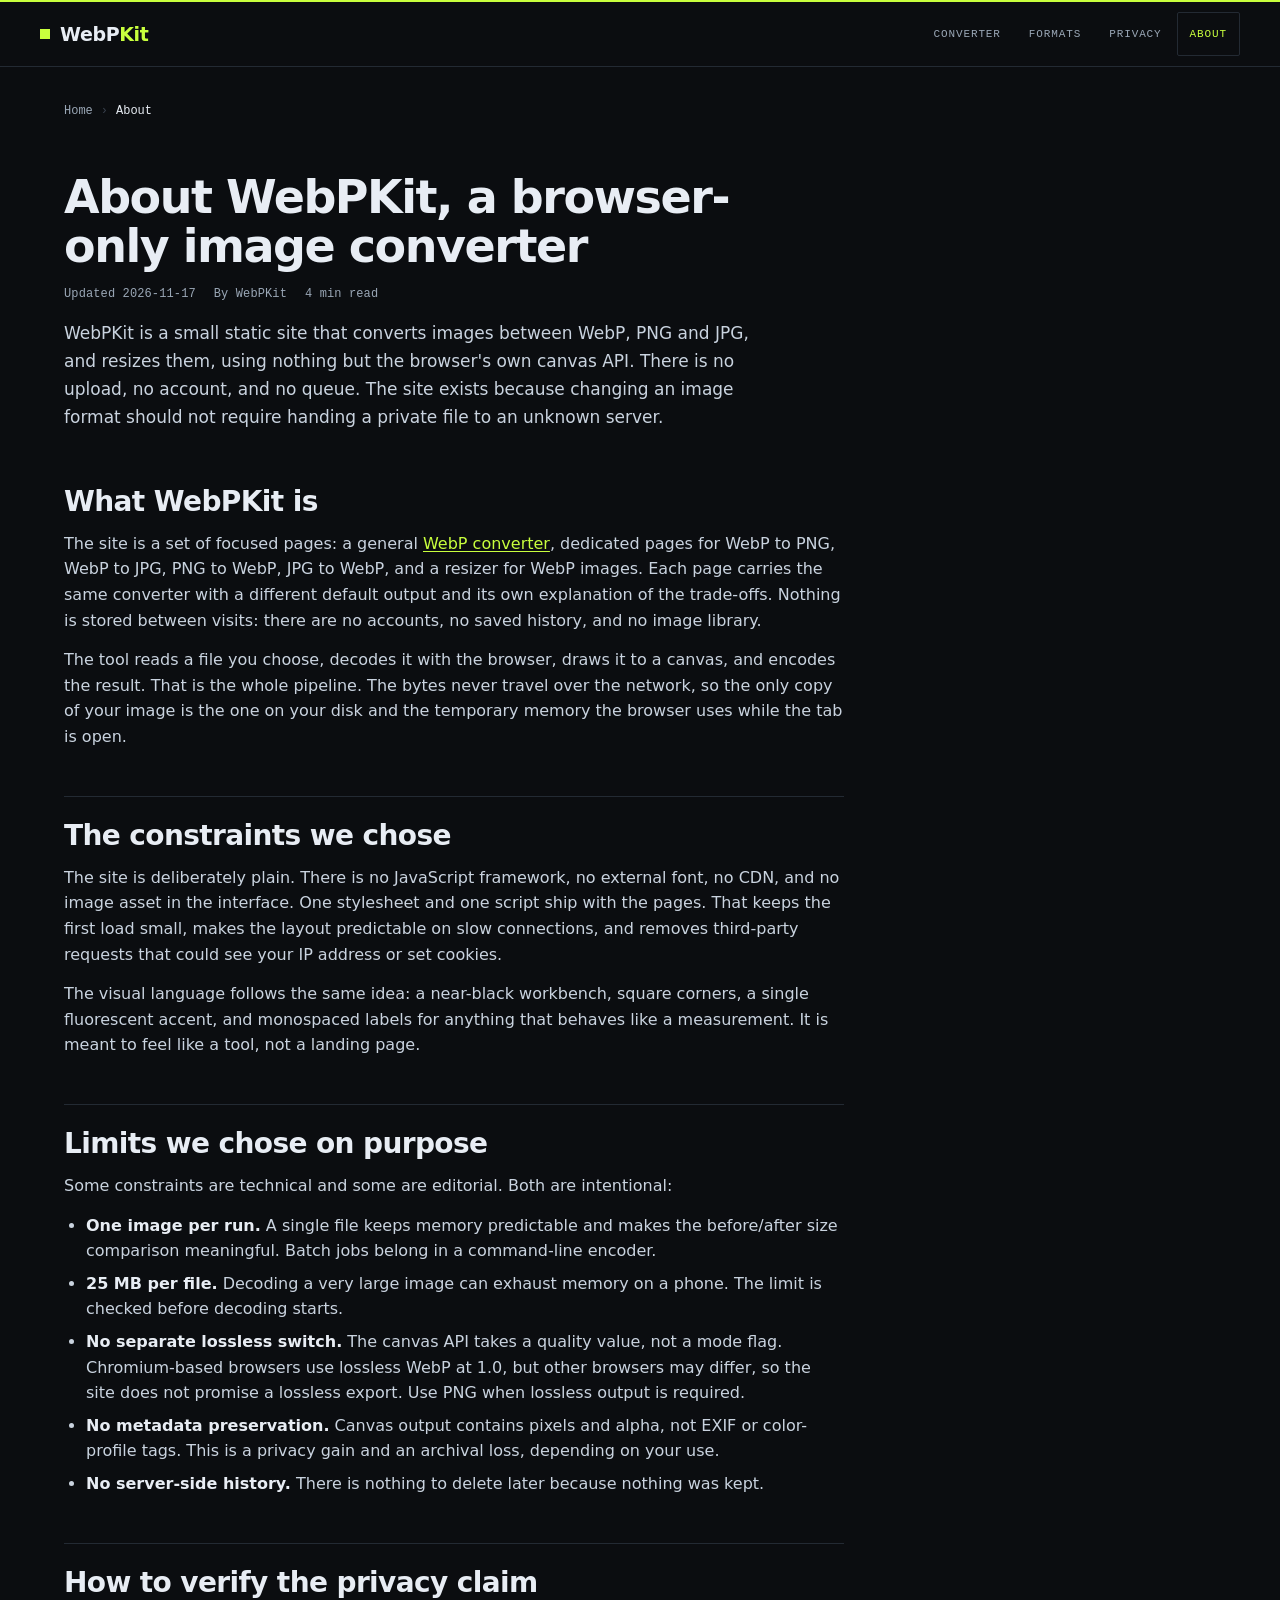
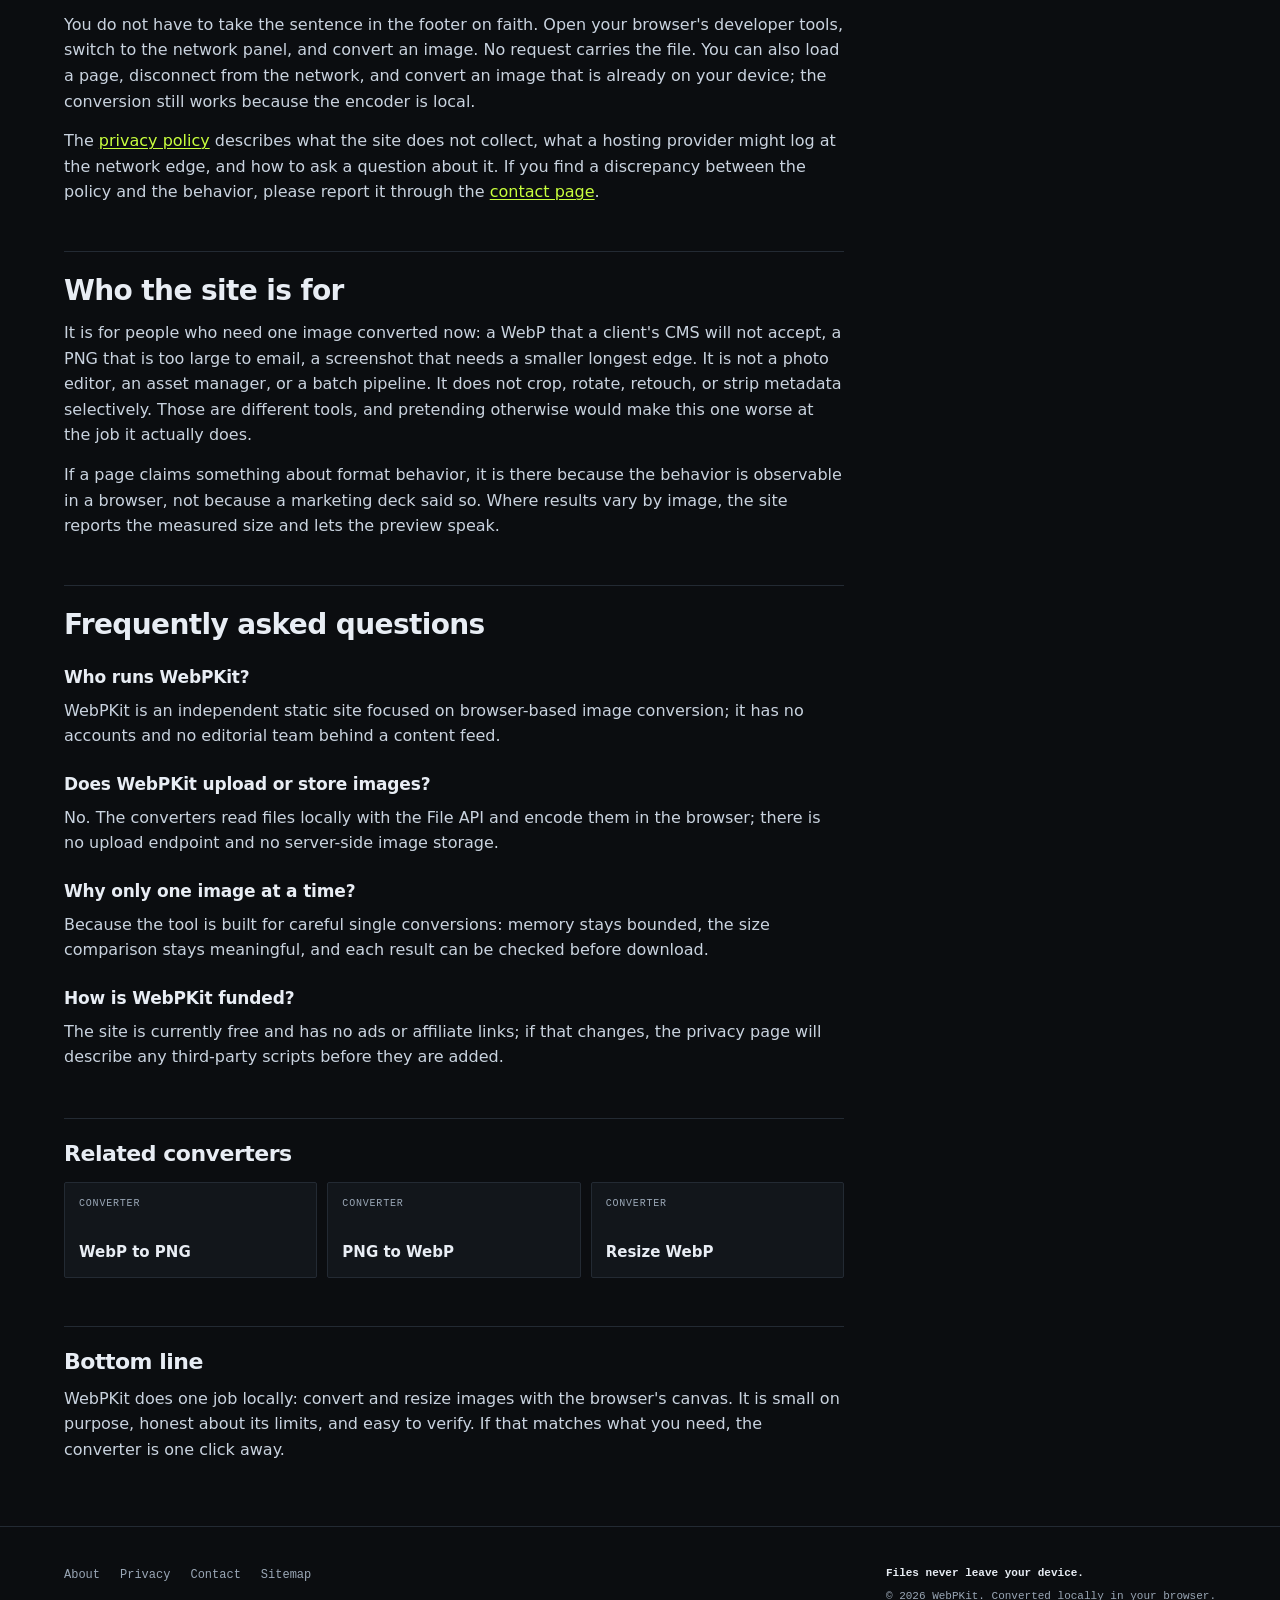
==== commit 0c48177d: "analytics: GA4 tag and events (fix paths)" ====
--- a/about.html
+++ b/about.html
@@ -11,20 +11,19 @@
 <meta property="og:title" content="About WebPKit - A Browser-Only Image Converter">
 <meta property="og:description" content="A static image converter that runs entirely in your browser.">
 <meta property="og:url" content="https://webpkit.app/about">
-<link rel="stylesheet" href="assets/site.css">
-<script type="application/ld+json">{"@context":"https://schema.org","@graph":[{"@type":"Organization","@id":"https://webpkit.app/#organization","name":"WebPKit","url":"https://webpkit.app/","logo":{"@type":"ImageObject","url":"https://webpkit.app/assets/og.png","width":1200,"height":630},"email":"wk@webpkit.app","sameAs":["https://github.com/siliconwoke28-afk/webpkit-site"]},{"@type":"WebSite","@id":"https://webpkit.app/#website","url":"https://webpkit.app/","name":"WebPKit","publisher":{"@id":"https://webpkit.app/#organization"}},{"@type":"WebPage","@id":"https://webpkit.app/about#webpage","url":"https://webpkit.app/about","name":"About WebPKit - A Browser-Only Image Converter","description":"WebPKit is a static, client-side image converter. No accounts, no uploads, no tracking scripts - just canvas conversion for WebP, PNG and JPG.","isPartOf":{"@id":"https://webpkit.app/#website"},"about":{"@id":"https://webpkit.app/#organization"}},{"@type":"BreadcrumbList","itemListElement":[{"@type":"ListItem","position":1,"name":"Home","item":"https://webpkit.app/"},{"@type":"ListItem","position":2,"name":"About WebPKit - A Browser-Only Image Converter","item":"https://webpkit.app/about"}]}]}</script>
+<link rel="stylesheet" href="assets/site.css?v=2">
 <script type="application/ld+json">
 {"@context":"https://schema.org","@type":"FAQPage","mainEntity":[{"@type":"Question","name":"Who runs WebPKit?","acceptedAnswer":{"@type":"Answer","text":"WebPKit is an independent static site focused on browser-based image conversion; it has no accounts and no editorial team behind a content feed."}},{"@type":"Question","name":"Does WebPKit upload or store images?","acceptedAnswer":{"@type":"Answer","text":"No. The converters read files locally with the File API and encode them in the browser; there is no upload endpoint and no server-side image storage."}},{"@type":"Question","name":"Why only one image at a time?","acceptedAnswer":{"@type":"Answer","text":"Because the tool is built for careful single conversions: memory stays bounded, the size comparison stays meaningful, and each result can be checked before download."}},{"@type":"Question","name":"How is WebPKit funded?","acceptedAnswer":{"@type":"Answer","text":"The site is currently free and has no ads or affiliate links; if that changes, the privacy page will describe any third-party scripts before they are added."}}]}
 </script>
-  <meta property="og:site_name" content="WebPKit">
-  <meta property="og:image" content="https://webpkit.app/assets/og.png">
-  <meta property="og:image:width" content="1200">
-  <meta property="og:image:height" content="630">
-  <meta property="og:image:alt" content="WebPKit browser-based WebP, PNG and JPG converter">
-  <meta name="twitter:card" content="summary_large_image">
-  <meta name="twitter:title" content="About WebPKit - A Browser-Only Image Converter">
-  <meta name="twitter:description" content="WebPKit is a static, client-side image converter. No accounts, no uploads, no tracking scripts - just canvas conversion for WebP, PNG and JPG.">
-  <meta name="twitter:image" content="https://webpkit.app/assets/og.png">
+<!-- Google tag (gtag.js) -->
+<script async src="https://www.googletagmanager.com/gtag/js?id=G-Z1QJ4BB7VF"></script>
+<script>
+window.dataLayer = window.dataLayer || [];
+function gtag(){dataLayer.push(arguments);}
+gtag('js', new Date());
+gtag('config', 'G-Z1QJ4BB7VF', { anonymize_ip: true });
+window.track = function (name, params) { try { gtag('event', name, params || {}); } catch (e) {} };
+</script>
 </head>
 <body>
 <a class="skip" href="#main">Skip to content</a>
@@ -86,15 +85,17 @@
       <p>It is for people who need one image converted now: a WebP that a client's CMS will not accept, a PNG that is too large to email, a screenshot that needs a smaller longest edge. It is not a photo editor, an asset manager, or a batch pipeline. It does not crop, rotate, retouch, or strip metadata selectively. Those are different tools, and pretending otherwise would make this one worse at the job it actually does.</p>
       <p>If a page claims something about format behavior, it is there because the behavior is observable in a browser, not because a marketing deck said so. Where results vary by image, the site reports the measured size and lets the preview speak.</p>
 
-      <section class="seo-faq" aria-labelledby="faq-title">
-<h2 id="faq-title">Frequently asked questions</h2>
-      <details><summary><h3>Who runs WebPKit?</h3></summary><p>WebPKit is an independent static site focused on browser-based image conversion; it has no accounts and no editorial team behind a content feed.</p></details>
-      <details><summary><h3>Does WebPKit upload or store images?</h3></summary><p>No. The converters read files locally with the File API and encode them in the browser; there is no upload endpoint and no server-side image storage.</p></details>
-      <details><summary><h3>Why only one image at a time?</h3></summary><p>Because the tool is built for careful single conversions: memory stays bounded, the size comparison stays meaningful, and each result can be checked before download.</p></details>
-      <details><summary><h3>How is WebPKit funded?</h3></summary><p>The site is currently free and has no ads or affiliate links; if that changes, the privacy page will describe any third-party scripts before they are added.</p></details>
+      <h2>Frequently asked questions</h2>
+      <h3>Who runs WebPKit?</h3>
+      <p>WebPKit is an independent static site focused on browser-based image conversion; it has no accounts and no editorial team behind a content feed.</p>
+      <h3>Does WebPKit upload or store images?</h3>
+      <p>No. The converters read files locally with the File API and encode them in the browser; there is no upload endpoint and no server-side image storage.</p>
+      <h3>Why only one image at a time?</h3>
+      <p>Because the tool is built for careful single conversions: memory stays bounded, the size comparison stays meaningful, and each result can be checked before download.</p>
+      <h3>How is WebPKit funded?</h3>
+      <p>The site is currently free and has no ads or affiliate links; if that changes, the privacy page will describe any third-party scripts before they are added.</p>
 
-      </section>
-<section class="related" aria-labelledby="related-title">
+      <section class="related" aria-labelledby="related-title">
         <h2 id="related-title">Related converters</h2>
         <div class="related-grid">
           <a href="/webp-to-png"><span class="r-label">Converter</span><span class="r-title">WebP to PNG</span></a>
@@ -103,7 +104,7 @@
         </div>
       </section>
 
-      <section class="bottom seo-summary" aria-labelledby="bottom-title">
+      <section class="bottom" aria-labelledby="bottom-title">
         <h2 id="bottom-title">Bottom line</h2>
         <p>WebPKit does one job locally: convert and resize images with the browser's canvas. It is small on purpose, honest about its limits, and easy to verify. If that matches what you need, the converter is one click away.</p>
       </section>
@@ -125,6 +126,6 @@
     </p>
   </div>
 </footer>
-<script src="assets/app.js" defer></script>
+<script src="assets/app.js?v=2" defer></script>
 </body>
 </html>
--- a/assets/site.css
+++ b/assets/site.css
@@ -171,14 +171,3 @@
 @media (prefers-reduced-motion:reduce){
   *{transition:none!important;scroll-behavior:auto!important}
 }
-
-/* FAQ disclosure + summary semantics */
-.seo-faq{margin:30px 0 0}
-.seo-faq details{border-top:1px solid var(--line);padding:14px 0}
-.seo-faq summary{display:flex;align-items:flex-start;gap:10px;cursor:pointer;list-style:none}
-.seo-faq summary::-webkit-details-marker{display:none}
-.seo-faq summary::before{content:"+";flex:0 0 auto;width:18px;color:var(--accent);font:500 16px/1.4 var(--mono)}
-.seo-faq details[open] summary::before{content:"−"}
-.seo-faq summary h3{display:inline;margin:0;font-size:17px;line-height:1.4}
-.seo-faq details p{margin:10px 0 0 28px;color:var(--body)}
-.seo-summary{margin-top:34px;padding-top:20px;border-top:1px solid var(--line)}
